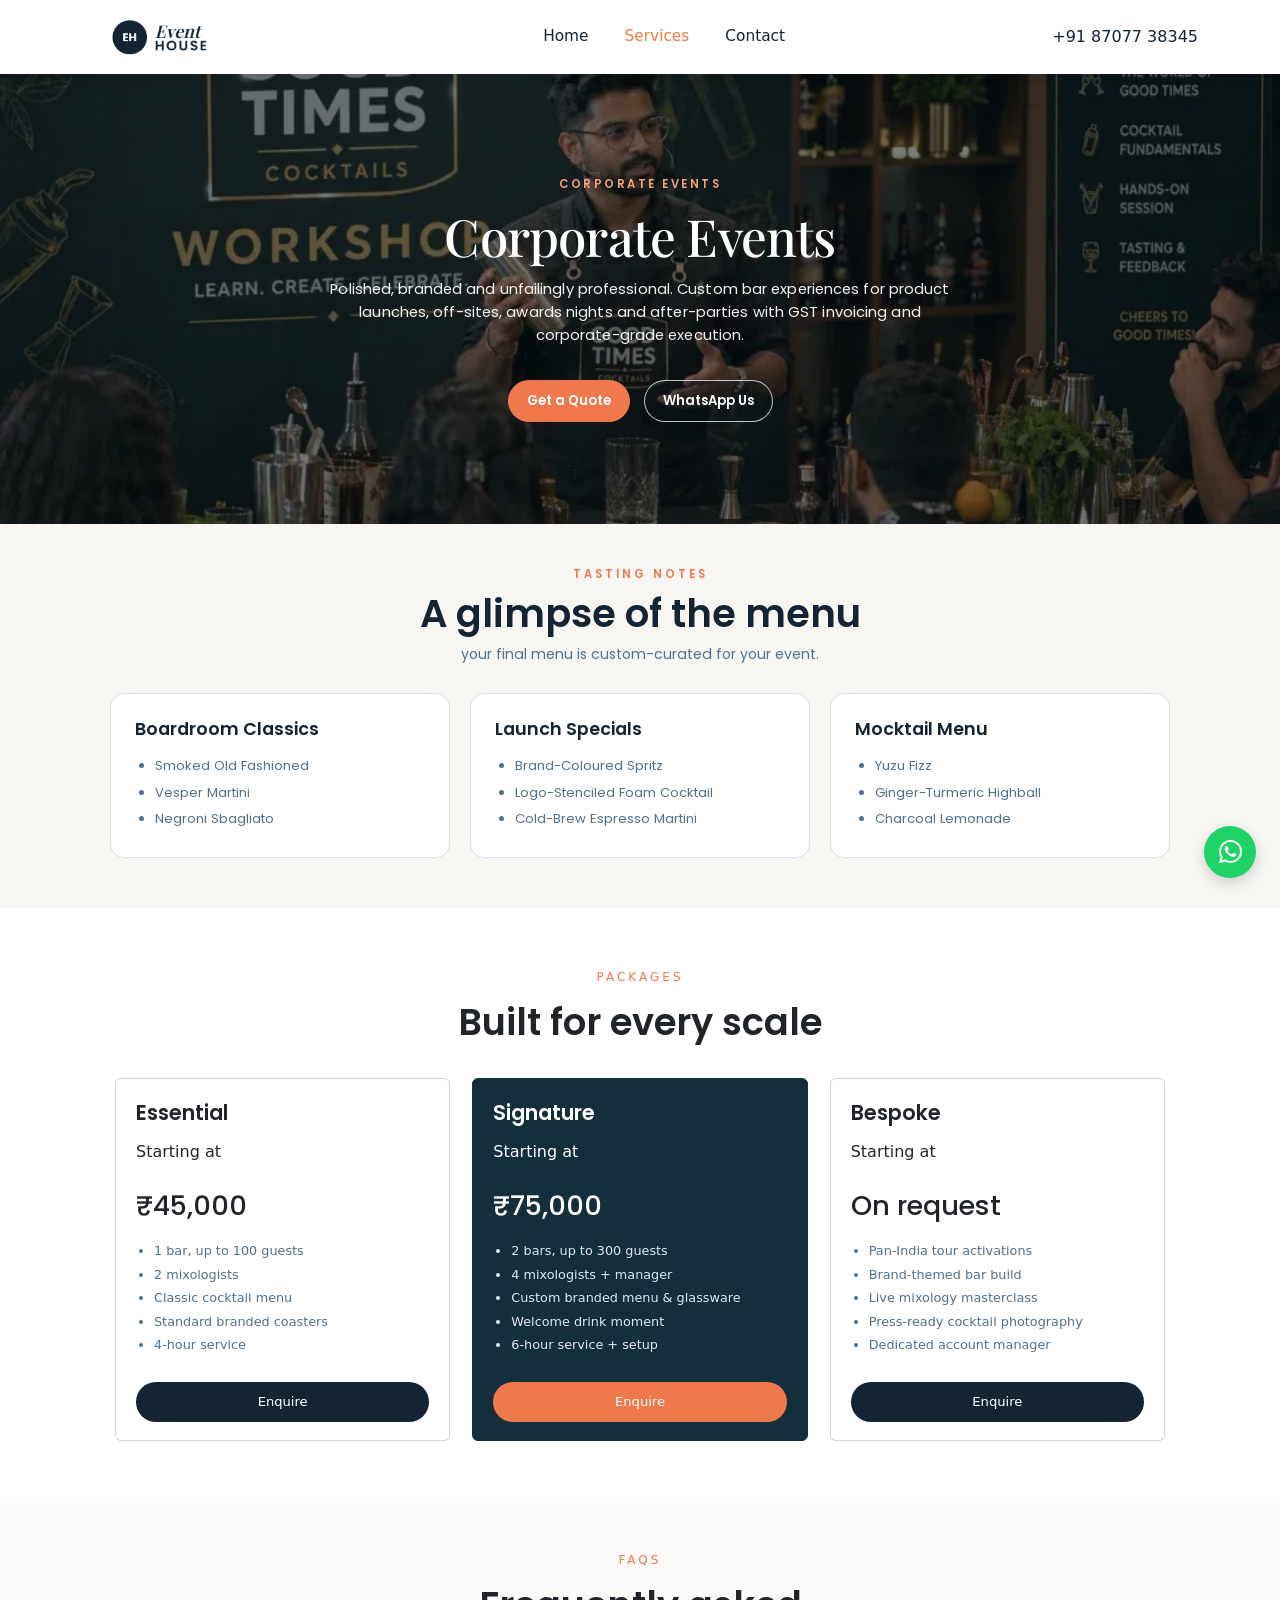
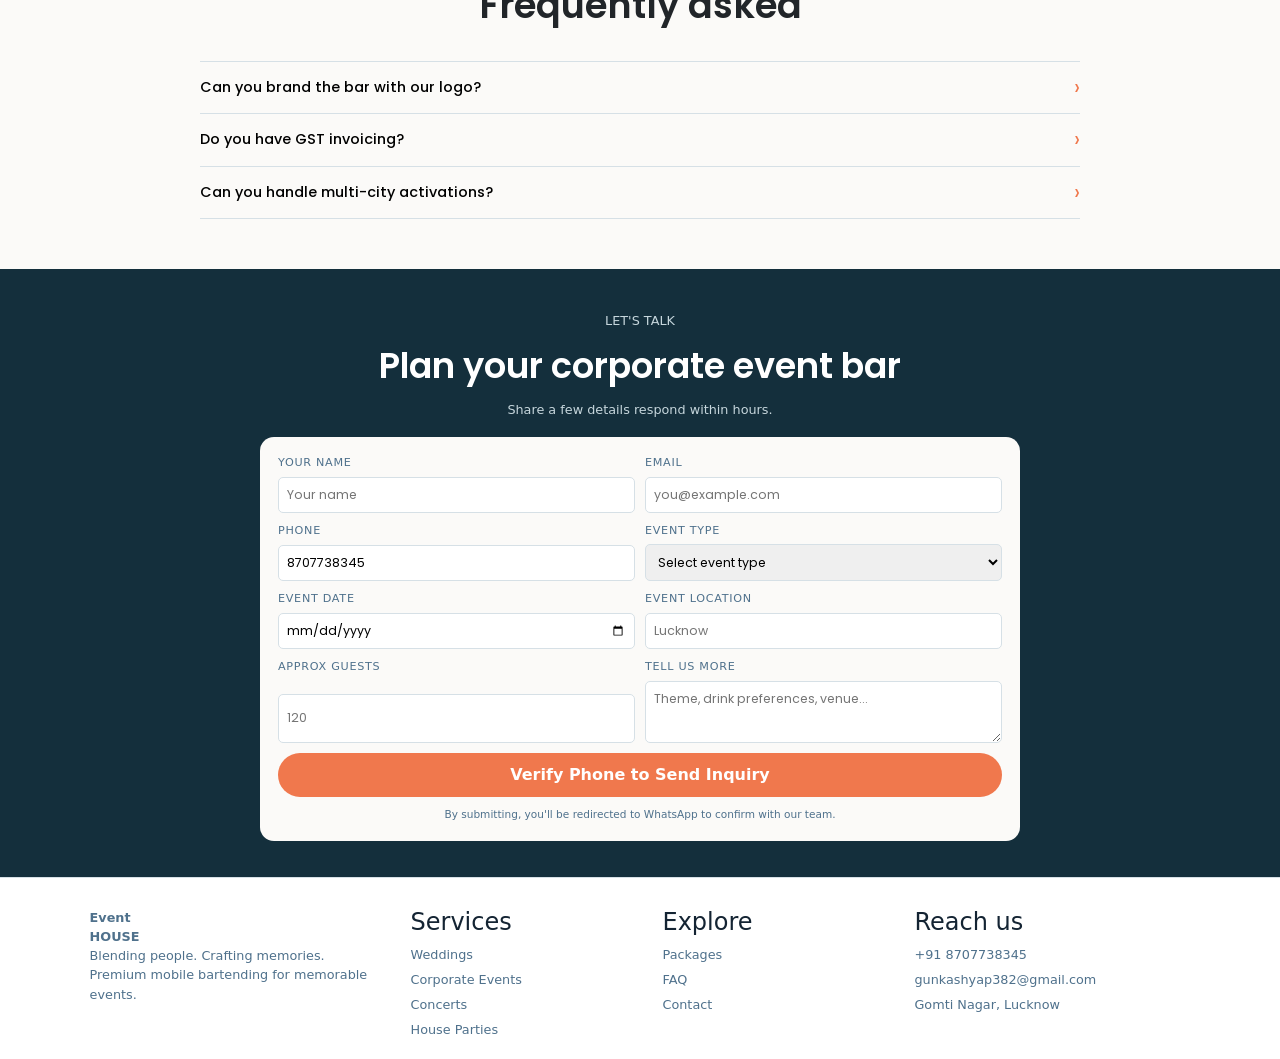
==== corporate-events.html @ 81eb00b8 "Event House website with Netlify from" ====
<!doctype html>
<html lang="en">

<head>
    <meta charset="utf-8">
    <meta name="viewport" content="width=device-width,initial-scale=1">
    <title>Corporate Events | Event House</title>
    <link rel="stylesheet" href="style.css?v=corporate-hero-2">
    <link href="https://cdnjs.cloudflare.com/ajax/libs/bootstrap/5.3.3/css/bootstrap.min.css" rel="stylesheet">
    <link
        href="https://fonts.googleapis.com/css2?family=Playfair+Display:ital,wght@1,600&family=Poppins:wght@400;500;600&display=swap"
        rel="stylesheet">
    <style>
        .hero {
            height: 50vh !important;
            min-height: 320px;
            position: relative;
            overflow: hidden
        }

        .hero-content {
            position: absolute !important;
            inset: 0;
            z-index: 5 !important;
            display: grid !important;
            place-content: center !important;
            text-align: center;
            color: #fff !important;
            visibility: visible !important
        }

        .hero-content h1 {
            font-size: clamp(2rem, 4vw, 3.4rem) !important
        }

        .hero-content span {
            max-width: 620px;
            font-size: .9rem;
            line-height: 1.45
        }

        .hero .btn {
            padding: 9px 16px;
            border-radius: 50px;
            transition: .2s
        }

        .hero .btn:hover {
            transform: translateY(-2px)
        }

        @media(max-width:700px) {
            .hero {
                height: 50vh !important
            }

            .hero-content {
                padding: 16px
            }

            .hero-content h1 {
                font-size: 2.2rem !important
            }

            .hero-content span {
                font-size: .78rem;
                max-width: 340px
            }
        }
    </style>
    <style>
        .hero-content span {
            font-family: Poppins, Arial, sans-serif;
            font-weight: 400;
            letter-spacing: .1px;
            line-height: 1.55;
            font-size: .95rem;
            max-width: 610px;
            color: rgba(255, 255, 255, .92)
        }

        @media(max-width:700px) {
            .hero-content span {
                font-size: .8rem;
                line-height: 1.45;
                max-width: 340px
            }
        }
    </style>
    <style>
        .hero-content {
            position: absolute !important;
            z-index: 10 !important;
            color: #fff !important
        }

        .hero-content p {
            font: 600 .72rem Poppins, Arial, sans-serif;
            letter-spacing: 2.5px;
            color: #f4a17d;
            margin: 0 0 8px
        }

        .hero-content h1 {
            font: 500 clamp(2.3rem, 5vw, 4rem)/1.08 "Playfair Display", Georgia, serif;
            letter-spacing: -.8px;
            margin: 8px 0 14px !important;
            color: #fff
        }

        .hero-content span {
            display: block;
            max-width: 620px;
            font: 400 .92rem/1.55 Poppins, Arial, sans-serif;
            color: rgba(255, 255, 255, .94);
            margin: 0 auto 18px
        }

        .hero .btn {
            position: relative;
            z-index: 11;
            display: inline-flex !important;
            align-items: center;
            justify-content: center;
            padding: 10px 18px !important;
            border-radius: 50px !important;
            font: 600 .82rem Poppins, Arial, sans-serif;
            opacity: 1 !important;
            visibility: visible !important;
            cursor: pointer;
            transition: transform .2s, background .2s, box-shadow .2s
        }

        .hero .primary {
            background: #f0784d !important;
            color: #fff !important;
            border: 1px solid #f0784d !important
        }

        .hero .secondary {
            background: rgba(10, 25, 32, .25) !important;
            color: #fff !important;
            border: 1px solid rgba(255, 255, 255, .75) !important
        }

        .hero .btn:hover {
            transform: translateY(-2px)
        }

        .hero .primary:hover {
            background: #d9672c !important;
            box-shadow: 0 7px 16px #0005
        }

        .hero .secondary:hover {
            background: #fff !important;
            color: #142433 !important
        }

        @media(max-width:700px) {
            .hero-content h1 {
                font-size: 2.35rem
            }

            .hero-content span {
                max-width: 340px;
                font-size: .78rem;
                line-height: 1.45
            }

            .hero .btn {
                padding: 9px 14px !important;
                font-size: .75rem
            }
        }

        +
    </style>
<style>.hero-content>div{display:flex;justify-content:center;align-items:center;gap:14px;flex-wrap:wrap}@media(max-width:700px){.hero-content>div{gap:10px}}</style><style>.corporate-menu{padding:42px 6% 50px;background:#f7f6f3;color:#142433;scroll-margin-top:76px}.corporate-menu-heading{text-align:center;margin-bottom:28px}.corporate-menu-heading p{margin:0 0 9px;color:#f0784d;letter-spacing:3px;font:600 .72rem Poppins,sans-serif}.corporate-menu-heading h2{margin:0;font:600 clamp(1.9rem,3.5vw,2.7rem)/1.15 Poppins,sans-serif}.corporate-menu-heading span{display:block;margin-top:8px;color:#4f718c;font:.88rem Poppins,sans-serif}.corporate-menu-grid{max-width:1060px;margin:auto;display:grid;grid-template-columns:repeat(3,1fr);gap:20px}.corporate-menu-grid article{padding:22px 24px;background:#fff;border:1px solid #d6e0e6;border-radius:14px;transition:.2s}.corporate-menu-grid article:hover{transform:translateY(-3px);box-shadow:0 9px 20px #1424331c}.corporate-menu-grid h3{margin:0 0 14px;font:600 1.1rem Poppins,sans-serif}.corporate-menu-grid ul{list-style:disc;padding-left:20px;margin:0;color:#4f718c;font:.82rem/1.55 Poppins,sans-serif}.corporate-menu-grid li{margin:6px 0}@media(max-width:700px){.corporate-menu{padding:32px 6% 38px}.corporate-menu-heading h2{font-size:1.95rem}.corporate-menu-heading span{font-size:.82rem}.corporate-menu-grid{grid-template-columns:1fr;gap:13px}.corporate-menu-grid article{padding:18px 20px}}</style><style>#packages .grid{max-width:900px;gap:16px}#packages .card{padding:18px 19px}#packages .card h3{margin-bottom:9px}#packages .card li{margin:7px 0;font-size:.8rem}#packages .card .enquire{width:130px;margin:16px auto 0;text-align:center;text-decoration:none;cursor:pointer;transition:background .2s,transform .2s,box-shadow .2s}#packages .card .enquire:hover{background:#f0784d;color:#fff;transform:translateY(-2px);box-shadow:0 6px 13px #14243333}@media(max-width:700px){#packages .grid{gap:14px}#packages .card{padding:17px}#packages .card .enquire{width:120px}}</style></head>

<body>
    <nav class="navbar navbar-expand-lg navbar-light bg-white sticky-top">
        <div class="container"><a class="brand-logo" href="index.html">
                <div class="brand-icon">EH</div>
                <div class="brand-text"><span class="word1">Event</span><span class="word2">HOUSE</span></div>
            </a><button class="navbar-toggler" data-bs-toggle="collapse" data-bs-target="#nav"><span
                    class="navbar-toggler-icon"></span></button>
            <div class="collapse navbar-collapse" id="nav">
                <ul class="navbar-nav mx-auto">
                    <li class="nav-item"><a class="nav-link" href="index.html">Home</a></li>
                    <li class="nav-item"><a class="nav-link active-link" href="corporate-events.html">Services</a></li>
                    <li class="nav-item"><a class="nav-link" href="contact.html">Contact</a></li>
                </ul><a class="call-btn" href="tel:+918707738345">+91 87077 38345</a>
            </div>
        </div>
    </nav>
    <main>
        <section class="hero" aria-label="Corporate events"><img src="coporate-cover.webp"
                alt="Corporate cocktail workshop and bartending event">
            <div class="hero-content">
                <p>CORPORATE EVENTS</p>
                <h1>Corporate Events</h1><span>Polished, branded and unfailingly professional. Custom bar experiences for product launches, off-sites, awards nights and after-parties with GST invoicing and corporate-grade execution.
</span>
                <div><a class="btn primary" href="#inquiry">Get a Quote <span
                            aria-hidden="true"></span></a><a
                        class="btn secondary" href="https://wa.me/918707738345" target="_blank" rel="noopener">WhatsApp
                        Us</a></div>
            </div>
        </section>
        <section class="corporate-menu" id="menu" aria-labelledby="corporate-menu-title">
            <div class="corporate-menu-heading"><p>TASTING NOTES</p><h2 id="corporate-menu-title">A glimpse of the menu</h2><span>your final menu is custom-curated for your event.</span></div>
            <div class="corporate-menu-grid"><article><h3>Boardroom Classics</h3><ul><li>Smoked Old Fashioned</li><li>Vesper Martini</li><li>Negroni Sbagliato</li></ul></article><article><h3>Launch Specials</h3><ul><li>Brand-Coloured Spritz</li><li>Logo-Stenciled Foam Cocktail</li><li>Cold-Brew Espresso Martini</li></ul></article><article><h3>Mocktail Menu</h3><ul><li>Yuzu Fizz</li><li>Ginger-Turmeric Highball</li><li>Charcoal Lemonade</li></ul></article></div>
        </section>
        <section class="section" id="packages">
            <div class="heading">
                <p>PACKAGES</p>
                <h2>Built for every scale</h2>
            </div>
            <div class="grid"><article class="card"><h3>Essential</h3><p>Starting at</p><strong>₹45,000</strong><ul><li>1 bar, up to 100 guests</li><li>2 mixologists</li><li>Classic cocktail menu</li><li>Standard branded coasters</li><li>4-hour service</li></ul><a class="enquire" href="#inquiry">Enquire</a></article><article class="card featured"><h3>Signature</h3><p>Starting at</p><strong>₹75,000</strong><ul><li>2 bars, up to 300 guests</li><li>4 mixologists + manager</li><li>Custom branded menu &amp; glassware</li><li>Welcome drink moment</li><li>6-hour service + setup</li></ul><a class="enquire" href="#inquiry">Enquire</a></article><article class="card"><h3>Bespoke</h3><p>Starting at</p><strong>On request</strong><ul><li>Pan-India tour activations</li><li>Brand-themed bar build</li><li>Live mixology masterclass</li><li>Press-ready cocktail photography</li><li>Dedicated account manager</li></ul><a class="enquire" href="#inquiry">Enquire</a></article></div></section>
        <section class="section faq" id="faq">
            <div class="heading">
                <p>FAQS</p>
                <h2>Frequently asked</h2>
            </div>
            <div class="faq-list">
                <div class="faq-item"><button class="question">Can you brand the bar with our
                        logo?<b>›</b></button>
                    <div class="answer">Yes, we can create branded menus, coasters, signage and custom bar details.
                    </div>
                </div>
                <div class="faq-item"><button class="question">Do you have GST
                        invoicing?<b>›</b></button>
                    <div class="answer">Yes, GST invoicing can be provided for corporate bookings.</div>
                </div>
                <div class="faq-item"><button class="question">Can you handle multi-city
                        activations?<b>›</b></button>
                    <div class="answer">Yes, we can coordinate multi-city activations across India.</div>
                </div>
            </div>
        </section>
        <section class="inquiry" id="inquiry">
            <p>LET'S TALK</p>
            <h2>Plan your corporate event bar</h2>
            <p>Share a few details 
                respond within hours.</p>
            <form class="form" onsubmit="event.preventDefault(); const fields=[...this.querySelectorAll('input,select,textarea')]; if(fields.every(field=>field.value.trim())) window.open('https://wa.me/918707738345','_blank'); else alert('Please complete all form fields before sending your inquiry.');"><label>Your name<input placeholder="Your name" required></label><label>Email<input type="email"
                        placeholder="you@example.com" required></label><label>Phone<input value="8707738345" required></label><label>Event
                    type<select required>
                        <option value="" selected disabled>Select event type</option>
                        <option>Boardroom Classics</option>
                        <option>Launch Specials</option>
                        <option>Mocktail Menu</option>
                    </select></label><label>Event date<input type="date" required></label><label>Event location<input
                        placeholder="Lucknow"></label><label>Approx guests<input placeholder="120"></label><label>Tell
                    us more<textarea placeholder="Theme, drink preferences, venue..."></textarea></label><button
                    type="submit">Verify Phone to Send Inquiry</button><small>By submitting, you'll be redirected to WhatsApp to confirm with our
                    team.</small></form>
        </section>
    </main>
    <footer>
        <div>
            <strong>Event<br>HOUSE</strong>
            <p>Blending people. Crafting memories.<br>Premium mobile bartending for memorable events.</p>
        </div>
        <div>
            <h4>Services</h4><a href="weddings.html">Weddings</a><a href="corporate-events.html">Corporate Events</a><a
                href="concerts.html">Concerts</a><a href="house-parties.html">House Parties</a>
        </div>
        <div>
            <h4>Explore</h4><a href="#packages">Packages</a><a href="#faq">FAQ</a><a href="#inquiry">Contact</a>
        </div>
        <div>
            <h4>Reach us</h4><a href="tel:+918707738345">+91 8707738345</a><a
                href="mailto:gunkashyap382@gmail.com">gunkashyap382@gmail.com</a><a
                href="https://www.google.com/maps/search/?api=1&amp;query=Gomti+Nagar+Lucknow">Gomti Nagar, Lucknow</a>
        </div>
    </footer><a class="floating-whatsapp" href="https://wa.me/918707738345" target="_blank" rel="noopener"
        aria-label="Chat with us on WhatsApp"><i class="bi bi-whatsapp"></i></a>
    <style>#packages{padding:60px 7%}#packages .grid{max-width:1050px;gap:22px}#packages .card{padding:24px;display:flex;flex-direction:column}#packages .card h3{margin-bottom:12px;font-size:1.3rem}#packages .card strong{font-size:1.7rem;margin:10px 0 20px}#packages .card ul{padding-left:18px;flex:1;line-height:1.8;font-size:.9rem}#packages .card li{margin:10px 0}#packages .card .enquire{width:auto;margin:18px 0 0;padding:10px}@media(max-width:700px){#packages{padding:50px 6%}#packages .grid{gap:14px}#packages .card{padding:20px}}</style>
    <style>#packages .card{padding:18px 20px}#packages .card strong{margin:5px 0 10px}#packages .card ul{line-height:1.45;margin-bottom:12px}#packages .card li{margin:5px 0}#packages .card .enquire{margin-top:10px}</style>
    <style>.inquiry{padding:36px 6%}.inquiry h2{font-size:clamp(1.65rem,3vw,2.2rem)}.inquiry>p{margin:6px 0;font-size:.8rem}.form{max-width:760px;margin:18px auto 0;padding:18px;gap:10px}.form input,.form select,.form textarea{padding:8px;font-size:.78rem}.form textarea{min-height:62px}.form button{padding:10px;cursor:pointer;transition:background .2s,transform .2s,box-shadow .2s}.form button:hover{background:#d9672c;transform:translateY(-2px);box-shadow:0 6px 14px #0003}.form small{font-size:.66rem}@media(max-width:700px){.inquiry{padding:32px 6%}.form{padding:14px;gap:9px}.form label{font-size:.64rem}.form input,.form select,.form textarea{font-size:.75rem}}</style>
    <style>.faq .question b{font-size:1.35rem;font-weight:400;color:#f0784d;line-height:1;transition:transform .2s}.faq .faq-item.open .question b{transform:rotate(90deg)}.faq .answer{padding:0 28px 15px 0;line-height:1.6}</style>
    <script>document.querySelectorAll('.question').forEach(b => b.onclick = () => b.parentElement.classList.toggle('open'))</script>
    <script src="https://cdnjs.cloudflare.com/ajax/libs/bootstrap/5.3.3/js/bootstrap.bundle.min.js"></script>
</body>

</html>
---- style.css ----
@import url("https://cdn.jsdelivr.net/npm/bootstrap-icons@1.13.1/font/bootstrap-icons.min.css");
.floating-whatsapp{position:fixed;right:24px;bottom:22px;z-index:50;width:52px;height:52px;display:flex;align-items:center;justify-content:center;border-radius:50%;background:#20d366;color:#fff;text-decoration:none;font-size:23px;box-shadow:0 5px 14px rgba(0,0,0,.16);transition:transform .2s,background .2s,box-shadow .2s}.floating-whatsapp:hover{background:#16b957;color:#fff;transform:translateY(-2px) scale(1.03);box-shadow:0 8px 17px rgba(0,0,0,.21)}
@media(max-width:600px){.floating-whatsapp{right:16px;bottom:16px;width:44px;height:44px;font-size:19px}}
.hero{height:50vh!important;min-height:320px!important}.hero img{width:100%;height:100%;object-fit:cover}.hero-content h1{font-size:clamp(2rem,4vw,3.4rem)!important}.hero-content span{max-width:620px;font-size:.95rem;line-height:1.5}.hero .btn{padding:10px 18px;margin-top:16px;font-size:.82rem;transition:transform .2s,background .2s,box-shadow .2s}.hero .btn:hover{transform:translateY(-2px)}.hero .primary:hover{background:#d9672c;box-shadow:0 6px 14px #0004}.hero .secondary:hover{background:#fff;color:#142433}
@media(max-width:700px){.hero{height:50vh!important;min-height:290px!important}.hero-content{padding:18px}.hero-content h1{font-size:clamp(1.9rem,9vw,2.6rem)!important}.hero-content span{max-width:340px;font-size:.82rem;line-height:1.4}.hero .btn{padding:9px 14px;font-size:.76rem;margin-top:12px}}
.hero{position:relative;overflow:hidden;color:#fff;background:#09181e}.hero img{display:block;width:100%;height:100%;object-fit:cover;object-position:center}.hero::after{content:"";position:absolute;inset:0;background:#0714188a}.hero-content{position:absolute;z-index:1;inset:0;display:grid;place-content:center;text-align:center;padding:24px}.hero-content h1{margin:10px 0;font:500 clamp(2.2rem,4.5vw,3.7rem) 'Playfair Display',serif}.hero-content p{margin:0;color:#f4a17d;letter-spacing:3px}.hero-content span{display:block;max-width:650px;margin:auto;font-size:1rem;line-height:1.5}.section{padding:50px 6%;scroll-margin-top:76px}.heading{text-align:center;margin-bottom:28px}.heading p{margin:0;color:#f0784d;letter-spacing:3px;font-size:.75rem}.heading h2{margin:8px 0;font:600 clamp(1.7rem,3vw,2.3rem) 'Poppins',sans-serif}.grid{max-width:1060px;margin:auto;display:grid;grid-template-columns:repeat(3,1fr);gap:18px}.card{padding:22px;background:#fff;border:1px solid #d6e0e6;border-radius:14px;transition:transform .2s,box-shadow .2s}.card:hover{transform:translateY(-4px);box-shadow:0 10px 22px #1424331c}.card h3{margin:0 0 12px;font:600 1.1rem 'Poppins',sans-serif}.card strong{font:500 1.5rem 'Poppins',sans-serif}.card li{color:#4f718c;margin:10px 0;font-size:.84rem}.card .enquire{display:block;margin-top:18px;padding:10px;text-align:center;border-radius:50px;background:#142433;color:#fff;font-size:.82rem}.card .enquire:hover{background:#f0784d;color:#fff}.featured{background:#142f3c;color:#fff}.featured li{color:#e0eaed}.featured .enquire{background:#f0784d}.faq{background:#fbfaf8}.faq-list{max-width:880px;margin:auto}.faq-item{border-top:1px solid #d6e0e6}.faq-item:last-child{border-bottom:1px solid #d6e0e6}.question{width:100%;display:flex;justify-content:space-between;padding:15px 0;border:0;background:none;font:500 .9rem 'Poppins',sans-serif;text-align:left;cursor:pointer}.question b{color:#f0784d}.answer{display:none;padding:0 0 14px;color:#4f718c;font-size:.82rem}.faq-item.open .answer{display:block}.inquiry{padding:48px 6%;background:#142f3c;color:#fff;text-align:center}.inquiry h2{margin:8px 0;font:600 clamp(1.8rem,3.5vw,2.5rem) 'Poppins',sans-serif}.inquiry>p{color:#c6d6dc;font-size:.86rem}.form{max-width:860px;margin:24px auto 0;padding:24px;background:#fbfaf8;border-radius:14px;color:#142433;display:grid;grid-template-columns:1fr 1fr;gap:13px;text-align:left}.form label{display:grid;gap:5px;color:#4f718c;font-size:.7rem;letter-spacing:.7px;text-transform:uppercase}.form input,.form select,.form textarea{padding:10px;border:1px solid #d6e0e6;border-radius:5px;font:400 .84rem 'Poppins',sans-serif}.form textarea,.form button,.form small{grid-column:1/-1}.form textarea{min-height:75px}.form button{border:0;border-radius:50px;background:#f0784d;color:#fff;padding:11px;font-weight:600;cursor:pointer}.form button:hover{background:#d9672c}.form small{text-align:center;color:#4f718c;font-size:.7rem}footer{padding:30px 7% 14px;display:grid;grid-template-columns:1.3fr 1fr 1fr 1.2fr;gap:22px;background:#fff;border-top:1px solid #d6e0e6;color:#4f718c;font-size:.8rem}footer h3,footer h4{color:#142433;margin:0 0 8px}footer a{display:block;margin:0 0 6px;color:#4f718c;text-decoration:none}footer a:hover{color:#f0784d}@media(max-width:700px){.grid{grid-template-columns:1fr}.form{grid-template-columns:1fr;padding:18px}.form textarea,.form button,.form small{grid-column:auto}footer{grid-template-columns:1fr 1fr;padding:25px 6% 12px}}@media(max-width:430px){footer{grid-template-columns:1fr}}
:root {
    --orange: #F07B3F;
    --dark: #142433;
    --muted: #6b7280;
}

body {
    font-family: 'Poppins', sans-serif;
    background: #fff;
}

/* ===== Logo ===== */
.brand-logo {
    display: flex;
    align-items: center;
    gap: 10px;
    text-decoration: none;
}

.brand-icon {
    width: 42px;
    height: 42px;
    border-radius: 50%;
    background: var(--dark);
    display: flex;
    align-items: center;
    justify-content: center;
    color: #fff;
    font-family: 'Poppins', sans-serif;
    font-weight: 600;
    font-size: 14px;
}

.brand-text {
    display: flex;
    flex-direction: column;
    line-height: 1.05;
}

.brand-text .word1 {
    font-family: 'Playfair Display', serif;
    font-style: italic;
    font-weight: 600;
    font-size: 1.35rem;
    color: var(--dark);
}

.brand-text .word2 {
    font-family: 'Poppins', sans-serif;
    font-weight: 600;
    font-size: 1.05rem;
    letter-spacing: 2px;
    color: var(--dark);
    margin-top: -2px;
}

/* ===== Navbar ===== */
.navbar {
    padding: 5px 0;
    box-shadow: 0 2px 12px rgba(0, 0, 0, 0.06);
}

.navbar .nav-link {
    color: var(--dark) !important;
    font-weight: 500;
    font-size: 0.96rem;
    padding: 7px 14px !important;
    cursor: pointer;
}

.navbar .nav-link.active-link {
    color: var(--orange) !important;
}

.navbar .nav-link:hover {
    color: var(--orange) !important;
}

/* ===== Dropdown ===== */
.dropdown-menu {
    border: none;
    box-shadow: 0 10px 30px rgba(0, 0, 0, 0.12);
    border-radius: 10px;
    padding: 14px 0;
    margin-top: 6px !important;
}

.dropdown-item {
    padding: 10px 22px;
    cursor: pointer;
    transition: 0.15s ease;
}

.dropdown-item .title {
    font-weight: 600;
    color: var(--dark);
    font-size: 0.96rem;
    display: block;
}

.dropdown-item .sub {
    font-size: 0.8rem;
    color: var(--muted);
    display: block;
}

/* Orange highlight on hover / focus / active - point krne pe orange ho jaye */
.dropdown-item:hover,
.dropdown-item:focus,
.dropdown-item.active {
    background-color: rgba(240, 123, 63, 0.08);
}

.dropdown-item:hover .title,
.dropdown-item:focus .title,
.dropdown-item.active .title {
    color: var(--orange);
}

/* ===== Phone (click to call) ===== */
.call-btn {
    display: flex;
    align-items: center;
    gap: 8px;
    text-decoration: none;
    color: var(--dark);
    font-weight: 500;
    cursor: pointer;
}

.call-btn .icon-circle {
    width: 38px;
    height: 38px;
    border-radius: 50%;
    border: 1.5px solid var(--dark);
    display: flex;
    align-items: center;
    justify-content: center;
    transition: 0.2s ease;
}

.call-btn:hover .icon-circle {
    background: var(--orange);
    border-color: var(--orange);
}

.call-btn:hover .icon-circle svg {
    stroke: #fff;
}

.call-btn:hover {
    color: var(--orange);
}

/* ===== Get a Quote button ===== */
.btn-quote {
    background: var(--orange);
    color: #fff;
    font-weight: 500;
    padding: 10px 22px;
    border-radius: 30px;
    border: none;
    display: flex;
    align-items: center;
    gap: 8px;
    white-space: nowrap;
}

.btn-quote:hover {
    background: #d9672c;
    color: #fff;
}

@media (max-width: 991px) {
    .brand-text .word1 {
        font-size: 1.15rem;
    }
}

.hero-section {
    width: 100%;
    height: 60vh;
    position: relative;
    display: flex;
    align-items: center;
    overflow: hidden;
    color: #fff;
    background: #273d4a url('hero-image-homepage.webp') center/cover no-repeat
}

.hero-section::before {
    content: "";
    position: absolute;
    inset: 0;
    background: linear-gradient(90deg, rgba(8, 25, 35, .58), rgba(8, 25, 35, .25), rgba(8, 25, 35, .4))
}

.hero-content {
    position: relative;
    z-index: 1;
    width: min(100% - 32px, 980px);
    margin: auto;
    padding: 42px 0
}

.hero-eyebrow {
    margin: 0 0 24px;
    font-size: .82rem;
    font-weight: 600;
    letter-spacing: 3px;
    color: rgba(255, 255, 255, .82)
}

.hero-section h1 {
    margin: 0;
    font-family: 'Playfair Display', serif;
    font-size: clamp(3.4rem, 7vw, 6.2rem);
    line-height: .98;
    letter-spacing: -2px
}

.hero-description {
    margin: 28px 0 40px;
    max-width: 720px;
    font-size: 1.15rem;
    line-height: 1.55;
    color: rgba(255, 255, 255, .9)
}

.hero-actions {
    display: flex;
    gap: 14px;
    align-items: center
}

.hero-btn {
    display: inline-flex;
    align-items: center;
    gap: 14px;
    padding: 16px 28px;
    border-radius: 32px;
    text-decoration: none;
    font-weight: 600;
    transition: .2s
}

.hero-btn-primary {
    background: var(--orange);
    color: #fff
}

.hero-btn-primary:hover {
    background: #d9672c;
    color: #fff
}

.hero-btn-secondary {
    border: 1px solid rgba(255, 255, 255, .55);
    color: #fff
}

.hero-btn-secondary:hover {
    background: #fff;
    color: var(--dark)
}

.hero-btn{padding:10px 18px;gap:8px;border-radius:24px;font-size:.84rem}.hero-btn:hover{transform:translateY(-1px);box-shadow:0 6px 14px rgba(0,0,0,.18)}.btn-quote{padding:8px 16px;font-size:.82rem}

@media (max-width:575px) {
    .hero-section {
        height: 100vh
    }

    .hero-section h1 {
        font-size: 3.2rem;
        letter-spacing: -1px
    }

    .hero-description {
        font-size: 1rem
    }

    .desktop-break {
        display: none
    }

    .hero-actions {
        flex-wrap: wrap
    }

    .hero-btn {
        padding: 14px 22px
    }
}

.services-section,
.site-footer {
    background: #0d202a;
    color: #f7f2eb
}

.services-section {
    padding: 90px 7%
}

.section-heading {
    text-align: center;
    margin-bottom: 62px
}

.section-heading p,
.service-card small {
    color: #f0784d;
    letter-spacing: 3px;
    font-weight: 600
}

.section-heading h2 {
    font-family: 'Playfair Display', serif;
    font-size: clamp(2.6rem, 5vw, 4rem);
    margin: 18px 0 12px
}

.section-heading span {
    color: #9bb8ca;
    font-size: 1.1rem
}

.service-grid {
    max-width: 1100px;
    margin: auto;
    display: grid;
    grid-template-columns: repeat(2, 1fr);
    gap: 30px
}

.service-card {
    background: #142f3c;
    border-radius: 20px;
    overflow: hidden;
    text-decoration: none;
    color: inherit;
    transition: transform .25s, box-shadow .25s
}

.service-card:hover {
    transform: translateY(-9px);
    box-shadow: 0 20px 40px #0006;
    color: inherit
}

.service-card img {
    width: 100%;
    height: 300px;
    display: block;
    object-fit: cover
}

.service-copy {
    padding: 28px 30px 32px
}

.service-card small {
    font-size: .75rem
}

.service-card h3 {
    font: 600 1.8rem 'Playfair Display', serif;
    margin: 16px 0 10px
}

.service-card p {
    color: #9bb8ca;
    line-height: 1.6;
    margin-bottom: 18px
}

.service-card b {
    color: #f0784d
}

.site-footer {
    display: flex;
    justify-content: space-between;
    padding: 60px 8%;
    border-top: 1px solid #294350
}

.site-footer h3,
.site-footer h4 {
    font-family: 'Playfair Display', serif;
    font-size: 1.8rem;
    margin: 0 0 15px
}

.site-footer p {
    color: #9bb8ca
}

.site-footer a {
    color: #9bb8ca;
    text-decoration: none
}

.site-footer a:hover {
    color: #f0784d
}

@media(max-width:700px) {
    .service-grid {
        grid-template-columns: 1fr
    }

    .services-section {
        padding: 65px 5%
    }

    .service-card img {
        height: 240px
    }

    .site-footer {
        display: block
    }

    .site-footer>div+div {
        margin-top: 35px
    }
}
.card.featured{background:#142f3c!important;color:#fff!important;border-color:#142f3c!important}.card.featured h3,.card.featured p,.card.featured strong{color:#fff!important}.card.featured li{color:#e0eaed!important}.card.featured .enquire{background:#f0784d!important;color:#fff!important}

/* Corporate page finishing adjustments */
body:has(.corporate-inquiry) .hero-content h1{font-size:clamp(1.8rem,3.2vw,2.7rem)!important;line-height:1.15}
body:has(.corporate-inquiry) .heading h2{font-size:clamp(1.4rem,2.4vw,2rem)!important}
body:has(.corporate-inquiry) .corporate-inquiry{padding:52px 6% 56px!important;margin-top:20px}
body:has(.corporate-inquiry) .corporate-inquiry h2{font-size:clamp(1.65rem,3vw,2.35rem)!important;line-height:1.2}
body:has(.corporate-inquiry) .corporate-inquiry>p:first-child{color:#f0784d!important;letter-spacing:3px;font-weight:600}
body:has(.corporate-inquiry) .hero{height:58vh!important;min-height:360px!important}
body:has(.corporate-inquiry) .card .enquire{transition:background .2s ease,transform .2s ease,box-shadow .2s ease;cursor:pointer}
body:has(.corporate-inquiry) .card .enquire:hover,
body:has(.corporate-inquiry) .card .enquire:focus-visible{background:#f0784d!important;color:#fff;transform:translateY(-2px);box-shadow:0 8px 18px #f0784d55;outline:none}
@media(max-width:700px){body:has(.corporate-inquiry) .hero{height:52vh!important;min-height:320px!important}}
body:has(.corporate-inquiry) footer{padding:24px 7%!important;grid-template-columns:1.35fr 1fr 1fr 1.2fr!important;gap:20px!important;font-size:.82rem!important}
body:has(.corporate-inquiry) footer h3,body:has(.corporate-inquiry) footer h4{font-size:.95rem!important}
body:has(.corporate-inquiry) footer p,body:has(.corporate-inquiry) footer a{line-height:1.45!important;margin-bottom:4px}
@media(max-width:700px){body:has(.corporate-inquiry) footer{grid-template-columns:1fr 1fr!important;padding:22px 6%!important}}
@media(max-width:430px){body:has(.corporate-inquiry) footer{grid-template-columns:1fr!important}}

.contact-info .info-icon{font-size:0}.contact-info .info-icon::before{font-family:"bootstrap-icons";font-size:22px;color:var(--orange)}
.contact-info .info-card:nth-child(1) .info-icon::before{content:"\\f4e7"}.contact-info .info-card:nth-child(2) .info-icon::before{content:"\\f618"}.contact-info .info-card:nth-child(3) .info-icon::before{content:"\\f32f"}.contact-info .info-card:nth-child(4) .info-icon::before{content:"\\f3e8"}
.contact-nav .call-btn,.navbar .call-btn{font-size:0}.contact-nav .call-btn span:last-child,.navbar .call-btn span:last-child{font-size:.9rem}.contact-nav .call-btn .icon-circle,.navbar .call-btn .icon-circle{font-size:0}.contact-nav .call-btn .icon-circle svg,.navbar .call-btn .icon-circle svg{display:none}.contact-nav .call-btn .icon-circle::before,.navbar .call-btn .icon-circle::before{content:"\\f4e7";font-family:"bootstrap-icons";font-size:16px;color:var(--dark)}
.contact-info .info-icon,.contact-nav .call-btn .icon-circle,.navbar .call-btn .icon-circle{display:none}
.contact-hero h1{font-size:clamp(2rem,4vw,3.2rem)!important;line-height:1.15;font-style:normal}
.why-heading p{font-size:0!important}.why-heading p::after{content:'WHY EVENT HOUSE';font-size:.9rem}
.why-heading h2{font-family:'Poppins',sans-serif!important;font-size:clamp(1.8rem,3vw,2.8rem)!important;font-weight:600!important;letter-spacing:-.5px}.why-item h3{font-family:'Poppins',sans-serif!important;font-size:1.05rem!important;font-weight:600!important}.why-item p{font-family:'Poppins',sans-serif!important;font-size:.9rem!important}
.plan-section,.plan-form,.plan-form input,.plan-form select,.plan-form textarea,.plan-form button{font-family:'Poppins',sans-serif}.plan-copy h2{font-family:'Poppins',sans-serif!important;font-size:clamp(2rem,4vw,3.2rem)!important;font-weight:600!important}.plan-form button{cursor:pointer;transition:background .2s,transform .2s,box-shadow .2s}.plan-form button:hover{background:#d9672c!important;transform:translateY(-2px);box-shadow:0 8px 18px #0004}
.why-heading h2,.process-heading h2,.plan-copy h2{font-family:'Poppins',sans-serif!important;font-size:clamp(1.7rem,3vw,2.5rem)!important;line-height:1.2!important;font-weight:600!important;letter-spacing:-.2px}
.process-section{padding-top:70px!important;padding-bottom:110px!important}
.main-footer{padding:38px 8%!important;gap:28px!important;font-family:'Poppins',sans-serif}.main-footer h3{font-size:1.25rem!important}.main-footer h4{font-family:'Poppins',sans-serif!important;font-size:1rem!important;font-weight:600}.main-footer p,.main-footer a{font-size:.88rem!important;line-height:1.5}.footer-bottom{font-size:.82rem!important;padding:14px 8%!important}
.main-footer a,.plan-details a,.call-btn{cursor:pointer}.main-footer a:hover,.plan-details a:hover,.call-btn:hover{text-decoration:underline}
.main-footer>div:nth-child(3) a[href="contact.html"]{display:none}.main-footer>div:last-child p::before{content:'Gomti Nagar, Lucknow';display:block;color:#4f718c;margin-bottom:5px}
.main-footer>div:last-child p{cursor:pointer;transition:.2s}.main-footer>div:last-child p:hover{color:#f0784d;text-decoration:underline}
.package{transition:transform .22s,box-shadow .22s}.package:hover{transform:translateY(-6px);box-shadow:0 12px 26px #14243322}.package a{cursor:pointer;transition:background .2s,transform .2s}.package a:hover{background:#f0784d!important;color:#fff;transform:translateY(-2px)}
.wedding-packages{padding:60px 7%;background:#f7f6f3}.wedding-package-grid{max-width:1050px;margin:auto;display:grid;grid-template-columns:repeat(3,1fr);gap:22px}.wedding-package{background:#fff;border:1px solid #d6e0e6;border-radius:14px;padding:24px;transition:.22s;display:flex;flex-direction:column}.wedding-package:hover{transform:translateY(-6px);box-shadow:0 12px 24px #14243322}.wedding-package.featured{background:#142f3c;color:#fff}.wedding-package h3{font:500 1.3rem 'Poppins',sans-serif}.wedding-package strong{font-size:1.7rem;margin:10px 0 20px}.wedding-package ul{padding-left:18px;flex:1;color:#4f718c;line-height:1.8;font-size:.9rem}.wedding-package.featured ul{color:#d6e0e6}.wedding-package a{display:block;text-align:center;border-radius:50px;padding:10px;background:#142f3c;color:#fff;text-decoration:none;cursor:pointer;transition:.2s}.wedding-package.featured a{background:#f0784d}.wedding-package a:hover{background:#f0784d;transform:translateY(-2px)}@media(max-width:700px){.wedding-package-grid{grid-template-columns:1fr}}
.corporate-footer{min-height:275px;align-items:start}.corporate-footer>div:first-child strong{display:block;margin-bottom:8px;color:#4f718c;font:600 italic 1.35rem/1.05 'Playfair Display',serif}.corporate-footer>div:first-child p{margin:0 0 22px;line-height:1.7}.corporate-footer>div:first-child a{line-height:1.5}.corporate-footer a:hover{color:#f0784d!important;text-decoration:underline}
.corporate-footer{display:grid;grid-template-columns:1.5fr 1fr 1fr 1.2fr;gap:30px;padding:40px 8%;background:#fff;border-top:1px solid #d6e0e6}.corporate-footer h3,.corporate-footer h4{font:600 1rem 'Poppins',sans-serif}.corporate-footer p,.corporate-footer a{font-size:.88rem;color:#4f718c;line-height:1.7}.corporate-footer a{display:block;text-decoration:none}.corporate-footer a:hover{color:#f0784d;text-decoration:underline}@media(max-width:700px){.corporate-footer{grid-template-columns:1fr 1fr;padding:32px 6%}}@media(max-width:450px){.corporate-footer{grid-template-columns:1fr}}
.wedding-hero{height:70vh!important;width:100%!important}
.corporate-content h1{font-family:'Poppins',sans-serif!important;font-size:clamp(2rem,4vw,3.2rem)!important;font-weight:600!important}.corporate-menu-heading h2{font-family:'Poppins',sans-serif!important;font-size:clamp(1.7rem,3vw,2.4rem)!important;font-weight:600!important}
.menu-link,.corporate-menu-link{display:none!important}
.wedding-footer{display:flex;flex-wrap:wrap;justify-content:center;gap:18px 30px;padding:35px 8%!important;font-family:'Poppins',sans-serif}.wedding-footer a{font-size:.88rem;transition:.2s}.wedding-footer a:hover{transform:translateY(-2px)}@media(max-width:600px){.wedding-footer{display:grid;grid-template-columns:1fr 1fr;text-align:center;padding:28px 6%!important}.wedding-footer a{margin:0}}
.wedding-footer{display:none!important}
.full-footer h3{font-family:'Playfair Display',serif!important;font-size:1.25rem!important;font-style:italic!important;font-weight:600!important;line-height:1.05!important;letter-spacing:.3px}
.brand-logo{width:170px;height:58px;background:url('event-house-logo.png') center/contain no-repeat;display:block}.brand-logo .brand-icon,.brand-logo .brand-text{display:none}
.menu-section .menu-card:nth-child(n+4){display:none}.menu-section .menu-link{cursor:pointer}
.menu-section .menu-link{font-size:0}.menu-section .menu-link::after{content:'See full bar menu →';font-size:.95rem}.menu-heading h2{font-size:clamp(1.8rem,3vw,2.5rem)!important}.wedding-content h1{font-size:clamp(2.2rem,4vw,3.8rem)!important}
.menu-heading{margin-bottom:55px!important}
.faq-section{padding:52px 7%!important}.faq-heading{margin-bottom:28px!important}.faq-heading h2{font-size:clamp(1.8rem,3vw,2.5rem)!important;font-family:'Poppins',sans-serif!important;font-weight:600!important}.faq-question{padding:18px 0!important;font-size:.95rem!important}.faq-answer{font-size:.88rem!important;padding-bottom:16px!important}
.plan-section{padding:55px 7%!important}.plan-heading{margin-bottom:28px!important}.plan-heading h2{font-size:clamp(1.8rem,3vw,2.6rem)!important;font-family:'Poppins',sans-serif!important;font-weight:600!important}.plan-heading span{font-size:.9rem}.plan-form{padding:24px!important}.plan-form input,.plan-form select,.plan-form textarea{font-size:.85rem!important;padding:9px!important}.plan-form button{font-size:.9rem!important;padding:12px!important}
.wedding-page-footer{display:grid;grid-template-columns:1.5fr 1fr 1fr 1.2fr;gap:30px;padding:40px 8%;background:#fff;border-top:1px solid #d6e0e6;color:var(--dark)}
.wedding-page-footer{font-size:.88rem;line-height:1.6}.wedding-page-footer h3,.wedding-page-footer h4{font-size:1rem;font-weight:600}.wedding-page-footer a{color:#4f718c;text-decoration:none}.wedding-page-footer a:hover{color:var(--orange);text-decoration:underline}@media(max-width:700px){.wedding-page-footer{grid-template-columns:1fr 1fr;padding:30px 6%}}@media(max-width:450px){.wedding-page-footer{grid-template-columns:1fr}}
.wedding-footer{display:grid!important;grid-template-columns:1.5fr 1fr 1fr 1.2fr;gap:30px;padding:40px 8%;background:#fff;border-top:1px solid #d6e0e6;font-family:'Poppins',sans-serif}.wedding-footer h3,.wedding-footer h4{font-size:1rem;font-weight:600}.wedding-footer p,.wedding-footer a{font-size:.88rem;color:#4f718c;line-height:1.7}.wedding-footer a{display:block;text-decoration:none}.wedding-footer a:hover{color:#f0784d;text-decoration:underline}@media(max-width:700px){.wedding-footer{grid-template-columns:1fr 1fr;padding:30px 6%}}@media(max-width:450px){.wedding-footer{grid-template-columns:1fr}}
.wedding-packages h2{font-size:clamp(1.7rem,3vw,2.4rem)!important;font-family:'Poppins',sans-serif!important;font-weight:600!important}
.menu-section{scroll-margin-top:70px}.wedding-packages{scroll-margin-top:70px}.menu-link{display:block!important;color:#f0784d!important;text-decoration:none!important;cursor:pointer!important}.menu-link:hover{color:#d9672c!important;text-decoration:underline!important}html{scroll-behavior:smooth}
.wedding-packages{position:relative}.wedding-packages::before{content:"";position:absolute;inset:-1px 0 auto;height:1px;anchor-name:--packages-anchor}
.wedding-packages{scroll-margin-top:90px}
.wedding-packages[id="packages"]{scroll-margin-top:90px}
.wedding-packages{outline:0}
.wedding-content .hero-btn{padding:10px 18px!important;border-radius:50px!important;font-size:.85rem!important}
.why-after-cards{padding-top:35px!important}
.process-section{background:#0b1d26!important}
.process-section{background:#142b36;color:#f7f2eb;padding:35px 7% 70px}.process-heading{text-align:center}.process-heading p{color:#f0784d;letter-spacing:3px;font-size:.85rem;font-weight:600}.process-heading h2{font-family:'Poppins',sans-serif;font-size:clamp(1.8rem,3vw,2.8rem);font-weight:600;margin:14px 0 55px}.process-grid{max-width:1150px;margin:auto;display:grid;grid-template-columns:repeat(4,1fr);gap:40px}.process-item{border-top:2px solid #f0784d;padding-top:28px}.process-item span{color:#f0784d;font:600 1.7rem 'Poppins',sans-serif}.process-item h3{font:600 1.05rem 'Poppins',sans-serif;margin:12px 0 8px}.process-item p{color:#9bb8ca;font-size:.9rem;line-height:1.5;margin:0}@media(max-width:800px){.process-grid{grid-template-columns:repeat(2,1fr);gap:28px}}@media(max-width:500px){.process-grid{grid-template-columns:1fr}.process-section{padding-left:6%;padding-right:6%}}
.navbar .call-btn .icon-circle{display:flex!important}.navbar .call-btn .icon-circle svg{display:block!important}.navbar .call-btn{font-size:inherit!important}.navbar .call-btn span:last-child{font-size:inherit!important}
.navbar .call-btn .icon-circle{display:none!important}.navbar .call-btn{gap:0}

/* Navbar fallback when the optional Bootstrap stylesheet is unavailable. */
.navbar > .container,.navbar > .container-fluid{width:min(1180px,92%);margin:0 auto;display:flex;align-items:center;justify-content:space-between;gap:24px}
.navbar-collapse{display:flex;align-items:center;flex:1}
.navbar-nav{display:flex;align-items:center;justify-content:center;gap:8px;list-style:none;margin:0 auto;padding:0}
.navbar-nav .nav-item{list-style:none}
.navbar .nav-link{display:inline-block;text-decoration:none}
.navbar-toggler{display:none;border:1px solid #d6e0e6;border-radius:8px;background:#fff;padding:8px 10px;cursor:pointer}
.navbar-toggler-icon{display:block;width:20px;height:14px;border-top:2px solid var(--dark);border-bottom:2px solid var(--dark);position:relative}
.navbar-toggler-icon::after{content:"";position:absolute;left:0;right:0;top:5px;border-top:2px solid var(--dark)}
@media(max-width:768px){.navbar > .container,.navbar > .container-fluid{flex-wrap:wrap}.navbar-toggler{display:block}.navbar-collapse{display:none;width:100%;flex-basis:100%}.navbar-collapse.show{display:block}.navbar-nav{flex-direction:column;align-items:stretch;gap:2px;padding:10px 0}.navbar .nav-link{width:100%;padding:10px 0!important}.navbar .call-btn{display:inline-block;margin:4px 0 12px}}
@media(max-width:768px){.navbar-collapse{display:flex;flex-direction:column;align-items:stretch}.navbar-toggler{display:none}}

@media(max-width:768px){.navbar-toggler{display:block!important}.navbar-collapse{display:none!important;width:100%;flex-basis:100%}.navbar-collapse.show{display:flex!important}.navbar-nav{width:100%}.navbar .call-btn{align-self:flex-start}}

@media(max-width:768px){.navbar .dropdown-menu{position:static!important;width:100%;max-width:100%;margin:4px 0 8px!important;padding:8px 0;border-radius:12px;box-sizing:border-box}.navbar .dropdown-item{padding:10px 18px;white-space:normal}.navbar .dropdown-item .title,.navbar .dropdown-item .sub{white-space:normal;overflow-wrap:anywhere;line-height:1.35}.navbar .dropdown-item .title{font-size:.95rem}.navbar .dropdown-item .sub{font-size:.78rem}.navbar .navbar-nav{overflow:visible}.navbar .navbar-collapse{overflow:visible}}

@media(max-width:600px){.main-footer{display:grid!important;grid-template-columns:repeat(2,minmax(0,1fr));gap:24px 18px;padding:30px 7%!important}.main-footer>div{min-width:0}.main-footer>div:first-child{grid-column:1/-1}.main-footer h3{font-size:1.25rem!important;line-height:1.05}.main-footer h4{font-size:.95rem!important;margin-bottom:9px}.main-footer p,.main-footer a{font-size:.8rem!important;line-height:1.55;overflow-wrap:anywhere}.main-footer>div:last-child p{margin-bottom:5px}.footer-bottom{display:block;padding:13px 7%!important;font-size:.75rem!important;line-height:1.7}.footer-bottom span{display:block}}@media(max-width:400px){.main-footer{grid-template-columns:1fr}.main-footer>div:first-child{grid-column:auto}}

/* Compact corporate footer, matching the home page proportions. */
.corporate-footer{
    grid-template-columns:1.35fr 1fr 1fr 1.15fr;
    gap:18px;
    padding:18px 7% 16px;
}

/* Shared gallery/full-menu navigation polish. */
.full-menu-page~.full-footer{margin-top:0}
.corporate-footer h3,.corporate-footer h4{margin:0 0 6px;font-size:.9rem}
.corporate-footer p,.corporate-footer a{margin:0 0 3px;font-size:.78rem;line-height:1.35}
.footer-bottom{padding:8px 7%;font-size:.72rem}
@media(max-width:700px){
    .corporate-footer{grid-template-columns:1fr 1fr;gap:16px;padding:18px 6% 15px}
    .footer-bottom{padding:8px 6%;font-size:.7rem}
}
@media(max-width:450px){
    .corporate-footer{grid-template-columns:1fr;gap:16px}
    .footer-bottom{display:flex;flex-direction:column;gap:4px}
}

/* Concerts & Festivals hero */
.concert-hero{height:calc(100vh - 76px);min-height:520px;max-height:760px;position:relative;overflow:hidden;color:#fff;background:#09181e}
.concert-hero img{width:100%;height:100%;max-width:none;display:block;object-fit:cover;object-position:center center}
.concert-hero::after{content:"";position:absolute;inset:0;background:linear-gradient(90deg,rgba(4,14,20,.7),rgba(4,14,20,.35),rgba(4,14,20,.55))}
.concert-hero-content{position:absolute;z-index:1;inset:0;display:flex;flex-direction:column;align-items:center;justify-content:center;width:min(100% - 48px,980px);margin:auto;padding:48px 0;text-align:center}
.concert-eyebrow{margin:0 0 18px;color:rgba(255,255,255,.82);font-size:.82rem;font-weight:600;letter-spacing:3px}
.concert-hero h1{margin:0;font:500 clamp(3rem,6vw,5.4rem)/1.05 'Playfair Display',serif;letter-spacing:-1px}
.concert-description{max-width:700px;margin:24px auto 30px;font-size:1.15rem;line-height:1.55;color:rgba(255,255,255,.9)}
.concert-hero-actions{display:flex;gap:14px;align-items:center}
.concert-hero .hero-btn{display:inline-flex;align-items:center;gap:14px;padding:16px 28px;border-radius:50px;text-decoration:none;font-weight:600;transition:background .2s,transform .2s,box-shadow .2s}
.concert-hero .hero-btn:hover{transform:translateY(-2px)}
.concert-hero .hero-btn-primary{background:#f0784d;color:#fff}.concert-hero .hero-btn-primary:hover{background:#d9672c;color:#fff;box-shadow:0 8px 18px rgba(0,0,0,.25)}
.concert-hero .hero-btn-secondary{border:1px solid rgba(255,255,255,.6);color:#fff}.concert-hero .hero-btn-secondary:hover{background:#fff;color:#142433}
@media(max-width:700px){.concert-hero{height:calc(100svh - 116px);min-height:500px;max-height:680px}.concert-hero img{object-position:58% center}.concert-hero-content{width:min(100% - 36px,520px);padding:30px 0}.concert-eyebrow{font-size:.7rem;letter-spacing:2px;margin-bottom:14px}.concert-hero h1{font-size:clamp(2.5rem,11vw,4rem);letter-spacing:-.5px}.concert-description{margin:18px 0 24px;font-size:1rem;line-height:1.5}.concert-hero-actions{flex-wrap:wrap;gap:10px}.concert-hero .hero-btn{padding:13px 20px;font-size:.9rem}}
@media(max-width:430px){.concert-hero{height:calc(100svh - 150px);min-height:470px}.concert-hero-content{width:calc(100% - 32px)}.concert-hero h1{font-size:2.55rem}.concert-description{font-size:.92rem}.concert-hero .hero-btn{padding:11px 16px;font-size:.84rem}}

/* Full-screen Concerts hero. */
.concert-hero{width:100%;height:50vh;min-height:0;max-height:none;aspect-ratio:auto}
@media(max-width:700px){.concert-hero{height:50vh;min-height:0;max-height:none}}

.concert-menu{padding:54px 6% 64px;background:#f7f6f3;color:#142433}
.concert-menu-heading{text-align:center;margin:0 auto 34px}.concert-menu-heading .concert-eyebrow{margin-bottom:12px;color:#f0784d}.concert-menu-heading h2{margin:0;font:600 clamp(2rem,4vw,3rem)/1.15 'Poppins',sans-serif;letter-spacing:-.5px}.concert-menu-heading>p:last-child{margin:12px 0 0;color:#4f718c;font-size:.98rem}
.concert-menu-grid{max-width:1060px;margin:auto;display:grid;grid-template-columns:repeat(3,1fr);gap:22px}.concert-menu-card{padding:26px 28px;background:#fff;border:1px solid #d6e0e6;border-radius:14px}.concert-menu-card h3{margin:0 0 18px;font:600 1.2rem 'Poppins',sans-serif;letter-spacing:-.2px}.concert-menu-card ul{list-style:none;padding:0;margin:0;color:#4f718c;font:400 .92rem/1.65 'Poppins',sans-serif}.concert-menu-card li{margin:6px 0}.concert-menu-card li::before{content:'·';margin-right:8px;color:#f0784d;font-weight:700}
@media(max-width:700px){.concert-menu{padding:42px 6% 48px}.concert-menu-heading{margin-bottom:26px}.concert-menu-heading h2{font-size:2.15rem}.concert-menu-heading>p:last-child{font-size:.88rem}.concert-menu-grid{grid-template-columns:1fr;gap:14px}.concert-menu-card{padding:20px 22px}.concert-menu-card h3{font-size:1.2rem;margin-bottom:12px}.concert-menu-card ul{font-size:.86rem}}

/* Refined, compact hero typography and image crop. */
.concert-hero img{object-position:center 45%}
.concert-hero-content{padding:34px 0}
.concert-hero h1{font-size:clamp(2.7rem,5vw,4.5rem);line-height:1.08}
.concert-description{max-width:640px;margin:18px auto 26px;font-size:1rem;line-height:1.5}
@media(max-width:700px){.concert-hero img{object-position:58% center}.concert-hero-content{padding:24px 0}.concert-hero h1{font-size:clamp(2.25rem,10vw,3.3rem);line-height:1.08}.concert-description{max-width:430px;margin:14px auto 20px;font-size:.88rem;line-height:1.45}.concert-hero .hero-btn{padding:11px 18px;font-size:.84rem}}
@media(max-width:430px){.concert-hero h1{font-size:2.2rem}.concert-description{font-size:.82rem;max-width:320px}.concert-hero-content{width:calc(100% - 28px)}}

.concert-packages{padding:58px 6%;background:#fbfaf8;color:#142433}.concert-packages-heading{text-align:center;margin-bottom:34px}.concert-packages-heading .concert-eyebrow{margin-bottom:12px;color:#f0784d}.concert-packages-heading h2{margin:0;font:600 clamp(2rem,4vw,2.8rem)/1.15 'Poppins',sans-serif}.concert-packages-heading>p:last-child{margin:10px 0 0;color:#4f718c;font-size:.92rem}.concert-packages-grid{max-width:1060px;margin:auto;display:grid;grid-template-columns:repeat(3,1fr);gap:22px}.concert-package{display:flex;flex-direction:column;padding:26px 28px;background:#fff;border:1px solid #d6e0e6;border-radius:14px}.concert-package-featured{background:#142f3c;color:#fff;border-color:#142f3c}.concert-package h3{margin:0 0 8px;font:600 1.25rem 'Poppins',sans-serif}.package-label{margin:0;color:#4f718c;font-size:.82rem}.concert-package-featured .package-label{color:#c2d2d8}.concert-package strong{margin:6px 0 22px;font:500 1.8rem 'Poppins',sans-serif}.concert-package ul{flex:1;list-style:none;padding:0;margin:0 0 22px;color:#4f718c;font-size:.86rem;line-height:1.55}.concert-package-featured ul{color:#e0eaed}.concert-package li{margin:9px 0}.concert-package li::before{content:'✓';margin-right:10px;color:#f0784d;font-weight:600}.package-btn{display:block;padding:11px;text-align:center;border-radius:50px;background:#142f3c;color:#fff;text-decoration:none;font-size:.86rem;font-weight:600;transition:background .2s,transform .2s,box-shadow .2s}.concert-package-featured .package-btn{background:#f0784d}.package-btn:hover{background:#f0784d;color:#fff;transform:translateY(-2px);box-shadow:0 7px 15px #14243322}.concert-package-featured .package-btn:hover{background:#d9672c}
@media(max-width:700px){.concert-packages{padding:44px 6%}.concert-packages-heading{margin-bottom:26px}.concert-packages-heading h2{font-size:2rem}.concert-packages-grid{grid-template-columns:1fr;gap:14px}.concert-package{padding:22px}.concert-package h3{font-size:1.12rem}.concert-package strong{font-size:1.55rem;margin-bottom:16px}.concert-package ul{font-size:.82rem}.package-btn{font-size:.82rem}}

/* Compact package section spacing. */
.concert-packages{padding-top:38px;padding-bottom:42px}.concert-packages-heading{margin-bottom:24px}.concert-packages-heading h2{font-size:clamp(1.8rem,3.5vw,2.35rem)}.concert-packages-heading>p:last-child{margin-top:6px;font-size:.84rem}.concert-package{padding:20px 22px}.concert-package h3{font-size:1.1rem}.concert-package strong{font-size:1.55rem;margin:4px 0 14px}.concert-package ul{font-size:.8rem;line-height:1.4;margin-bottom:16px}.concert-package li{margin:6px 0}.package-btn{padding:9px;font-size:.8rem}
@media(max-width:700px){.concert-packages{padding-top:30px;padding-bottom:32px}.concert-packages-heading{margin-bottom:20px}.concert-package{padding:18px}.concert-package strong{margin-bottom:10px}.concert-package ul{margin-bottom:12px}}

.concert-faq{padding:42px 6% 54px;background:#fbfaf8;color:#142433}.concert-faq-heading{text-align:center;margin-bottom:28px}.concert-faq-heading .concert-eyebrow{margin-bottom:10px;color:#f0784d}.concert-faq-heading h2{margin:0;font:600 clamp(1.9rem,3.5vw,2.5rem)/1.15 'Poppins',sans-serif}.concert-faq-list{max-width:880px;margin:auto}.concert-faq details{border-top:1px solid #d6e0e6}.concert-faq details:last-child{border-bottom:1px solid #d6e0e6}.concert-faq summary{display:flex;align-items:center;justify-content:space-between;gap:20px;padding:15px 0;cursor:pointer;list-style:none;font:500 .94rem 'Poppins',sans-serif}.concert-faq summary::-webkit-details-marker{display:none}.concert-faq summary::after{content:'›';color:#f0784d;font-size:1.45rem;line-height:1;transition:transform .2s}.concert-faq details[open] summary::after{transform:rotate(90deg)}.concert-faq details p{margin:0;padding:0 36px 14px 0;color:#4f718c;font-size:.82rem;line-height:1.5}
@media(max-width:700px){.concert-faq{padding:32px 6% 40px}.concert-faq-heading{margin-bottom:20px}.concert-faq-heading h2{font-size:1.9rem}.concert-faq summary{padding:13px 0;font-size:.84rem}.concert-faq details p{font-size:.78rem;padding-bottom:12px}}

.concert-inquiry{padding:44px 6% 52px;background:#142f3c;color:#fff}.concert-inquiry-heading{text-align:center;margin-bottom:24px}.concert-inquiry-heading .concert-eyebrow{margin-bottom:8px;color:#f0784d}.concert-inquiry-heading h2{margin:0;font:600 clamp(1.9rem,3.5vw,2.5rem)/1.15 'Poppins',sans-serif}.concert-inquiry-heading>p:last-child{margin:8px 0 0;color:#c6d6dc;font-size:.86rem}.concert-form{max-width:880px;margin:auto;padding:24px;background:#fbfaf8;border-radius:14px;color:#142433;display:grid;grid-template-columns:1fr 1fr;gap:14px;text-align:left}.concert-form label{display:grid;gap:5px;color:#4f718c;font-size:.72rem;letter-spacing:.8px;text-transform:uppercase}.concert-form input,.concert-form select,.concert-form textarea{width:100%;padding:10px 11px;border:1px solid #d6e0e6;border-radius:5px;background:#fff;color:#142433;font:400 .86rem 'Poppins',sans-serif}.concert-form textarea{min-height:72px;resize:vertical}.concert-form .form-wide,.concert-form .inquiry-btn,.concert-form small{grid-column:1/-1}.inquiry-btn{border:0;border-radius:50px;background:#f0784d;color:#fff;padding:11px 18px;font:600 .84rem 'Poppins',sans-serif;cursor:pointer;transition:background .2s,transform .2s,box-shadow .2s}.inquiry-btn:hover{background:#d9672c;transform:translateY(-1px);box-shadow:0 6px 14px #14243333}.concert-form small{text-align:center;color:#4f718c;font-size:.7rem}
@media(max-width:700px){.concert-inquiry{padding:34px 6% 40px}.concert-inquiry-heading{margin-bottom:18px}.concert-inquiry-heading h2{font-size:1.9rem}.concert-form{grid-template-columns:1fr;padding:18px;gap:12px}.concert-form .form-wide,.concert-form .inquiry-btn,.concert-form small{grid-column:auto}.concert-form input,.concert-form select,.concert-form textarea{font-size:.8rem}.inquiry-btn{font-size:.8rem}}

.concert-menu,.concert-packages,.concert-faq,.concert-inquiry{scroll-margin-top:76px}.concert-footer{display:grid;grid-template-columns:1.35fr 1fr 1fr 1.25fr;gap:28px;padding:34px 8% 0;background:#fff;border-top:1px solid #d6e0e6;color:#4f718c;font-family:'Poppins',sans-serif;font-size:.82rem;line-height:1.5}.concert-footer h3{margin:0 0 8px;color:#142433;font:600 1.25rem/1.05 'Playfair Display',serif}.concert-footer h4{margin:0 0 10px;color:#142433;font:600 .92rem 'Poppins',sans-serif}.concert-footer p{margin:0 0 8px}.concert-footer a{display:block;margin:0 0 7px;color:#4f718c;text-decoration:none;transition:color .2s,transform .2s}.concert-footer a:hover{color:#f0784d;transform:translateX(2px)}.concert-footer-bottom{grid-column:1/-1;display:flex;justify-content:space-between;padding:12px 0;border-top:1px solid #d6e0e6;margin-top:8px;font-size:.75rem}
@media(max-width:700px){.concert-footer{grid-template-columns:1fr 1fr;gap:20px;padding:28px 6% 0}.concert-footer-bottom{display:block}.concert-footer-bottom span{display:block;margin:4px 0}}
@media(max-width:430px){.concert-footer{grid-template-columns:1fr}.concert-footer-bottom{font-size:.7rem}}

/* House Parties hero */
.house-hero{width:100%;height:60vh;min-height:360px;position:relative;overflow:hidden;color:#fff;background:#09181e}.house-hero img{width:100%;height:100%;display:block;object-fit:cover;object-position:center center}.house-hero::after{content:"";position:absolute;inset:0;background:linear-gradient(90deg,rgba(4,14,20,.68),rgba(4,14,20,.3),rgba(4,14,20,.52))}.house-hero-content{position:absolute;z-index:1;inset:0;display:flex;flex-direction:column;align-items:center;justify-content:center;width:min(calc(100% - 36px),900px);margin:auto;padding:26px;text-align:center}.house-eyebrow{margin:0 0 14px;color:rgba(255,255,255,.82);font-size:.75rem;font-weight:600;letter-spacing:2.5px}.house-hero h1{margin:0;font:500 clamp(2.5rem,5vw,4.3rem)/1.08 'Playfair Display',serif}.house-description{max-width:650px;margin:18px auto 24px;font-size:1rem;line-height:1.5;color:rgba(255,255,255,.9)}.house-hero-actions{display:flex;gap:10px;align-items:center}.house-btn{display:inline-flex;align-items:center;gap:9px;padding:10px 19px;border-radius:50px;text-decoration:none;font:600 .82rem 'Poppins',sans-serif;transition:background .2s,transform .2s,box-shadow .2s}.house-btn:hover{transform:translateY(-1px)}.house-btn-primary{background:#f0784d;color:#fff;border:1px solid #f0784d}.house-btn-primary:hover{background:#d9672c;color:#fff;box-shadow:0 6px 14px #0004}.house-btn-secondary{border:1px solid rgba(255,255,255,.7);color:#fff}.house-btn-secondary:hover{background:#fff;color:#142433}
@media(max-width:700px){.house-hero{height:60vh;min-height:340px}.house-hero img{object-position:58% center}.house-hero-content{padding:20px 16px}.house-eyebrow{font-size:.68rem}.house-hero h1{font-size:clamp(2.2rem,10vw,3.2rem)}.house-description{margin:14px auto 19px;font-size:.86rem;line-height:1.45}.house-btn{padding:9px 15px;font-size:.77rem}}
@media(max-width:430px){.house-hero{height:60vh;min-height:320px}.house-hero h1{font-size:2.25rem}.house-description{max-width:320px;font-size:.8rem}.house-hero-actions{gap:7px}}

.house-menu{padding:42px 6% 50px;background:#f7f6f3;color:#142433}.house-menu-heading{text-align:center;margin-bottom:28px}.house-menu-heading .house-eyebrow{margin-bottom:9px;color:#f0784d}.house-menu-heading h2{margin:0;font:600 clamp(1.9rem,3.5vw,2.7rem)/1.15 'Poppins',sans-serif}.house-menu-heading>p:last-child{margin:8px 0 0;color:#4f718c;font-size:.88rem}.house-menu-grid{max-width:1060px;margin:auto;display:grid;grid-template-columns:repeat(3,1fr);gap:20px}.house-menu-card{padding:22px 24px;background:#fff;border:1px solid #d6e0e6;border-radius:14px;transition:transform .2s,box-shadow .2s}.house-menu-card:hover{transform:translateY(-3px);box-shadow:0 9px 20px #1424331c}.house-menu-card h3{margin:0 0 14px;font:600 1.1rem 'Poppins',sans-serif}.house-menu-card ul{list-style:none;padding:0;margin:0;color:#4f718c;font:400 .82rem/1.55 'Poppins',sans-serif}.house-menu-card li{margin:6px 0}.house-menu-card li::before{content:'·';margin-right:8px;color:#f0784d;font-weight:700}@media(max-width:700px){.house-menu{padding:32px 6% 38px}.house-menu-heading{margin-bottom:22px}.house-menu-heading h2{font-size:1.95rem}.house-menu-heading>p:last-child{font-size:.82rem}.house-menu-grid{grid-template-columns:1fr;gap:13px}.house-menu-card{padding:18px 20px}.house-menu-card h3{font-size:1rem;margin-bottom:10px}.house-menu-card ul{font-size:.78rem}}

.house-packages{padding:38px 6% 44px;background:#fbfaf8;color:#142433}.house-packages-heading{text-align:center;margin-bottom:24px}.house-packages-heading .house-eyebrow{margin-bottom:8px;color:#f0784d}.house-packages-heading h2{margin:0;font:600 clamp(1.8rem,3.5vw,2.35rem)/1.15 'Poppins',sans-serif}.house-packages-heading>p:last-child{margin:6px 0 0;color:#4f718c;font-size:.84rem}.house-packages-grid{max-width:1060px;margin:auto;display:grid;grid-template-columns:repeat(3,1fr);gap:20px}.house-package{display:flex;flex-direction:column;padding:20px 22px;background:#fff;border:1px solid #d6e0e6;border-radius:14px}.house-package-featured{background:#142f3c;color:#fff;border-color:#142f3c}.house-package h3{margin:0 0 7px;font:600 1.1rem 'Poppins',sans-serif}.house-package-label{margin:0;color:#4f718c;font-size:.78rem}.house-package-featured .house-package-label{color:#c6d6dc}.house-package strong{margin:4px 0 14px;font:500 1.55rem 'Poppins',sans-serif}.house-package ul{flex:1;list-style:none;padding:0;margin:0 0 16px;color:#4f718c;font:400 .8rem/1.4 'Poppins',sans-serif}.house-package-featured ul{color:#e0eaed}.house-package li{margin:6px 0}.house-package li::before{content:'✓';margin-right:9px;color:#f0784d;font-weight:600}.house-package-btn{display:block;padding:9px;text-align:center;border-radius:50px;background:#142f3c;color:#fff;text-decoration:none;font:600 .8rem 'Poppins',sans-serif;transition:background .2s,transform .2s,box-shadow .2s}.house-package-featured .house-package-btn{background:#f0784d}.house-package-btn:hover{background:#f0784d;color:#fff;transform:translateY(-1px);box-shadow:0 6px 13px #14243322}.house-package-featured .house-package-btn:hover{background:#d9672c}
.house-package{transition:transform .2s,box-shadow .2s}.house-package:hover{transform:translateY(-4px);box-shadow:0 10px 22px rgba(20,36,51,.14)}
@media(max-width:700px){.house-packages{padding:30px 6% 34px}.house-packages-heading{margin-bottom:20px}.house-packages-heading h2{font-size:1.9rem}.house-packages-grid{grid-template-columns:1fr;gap:14px}.house-package{padding:18px}.house-package strong{font-size:1.4rem}.house-package ul{font-size:.78rem}}

/* Compact professional hero buttons. */
.concert-hero .hero-btn{padding:11px 20px;gap:9px;border-radius:50px;font-size:.86rem;letter-spacing:.1px;box-shadow:none}
.concert-hero .hero-btn-primary{border:1px solid #f0784d}.concert-hero .hero-btn-secondary{border-color:rgba(255,255,255,.7)}
.concert-hero .hero-btn:hover{transform:translateY(-1px)}
@media(max-width:700px){.concert-hero .hero-btn{padding:10px 16px;font-size:.8rem;gap:7px}}

.house-party-packages{padding:40px 6% 48px;background:#fbfaf8;color:#142433}.house-party-packages-heading{text-align:center;margin-bottom:26px}.house-party-packages-heading .house-eyebrow{margin-bottom:8px;color:#f0784d}.house-party-packages-heading h2{margin:0;font:600 clamp(1.9rem,3.5vw,2.5rem)/1.15 'Poppins',sans-serif}.house-party-packages-heading>p:last-child{margin:7px 0 0;color:#4f718c;font-size:.86rem}.house-party-packages-grid{max-width:1060px;margin:auto;display:grid;grid-template-columns:repeat(3,1fr);gap:20px}.house-party-package{display:flex;flex-direction:column;padding:22px 24px;background:#fff;border:1px solid #d6e0e6;border-radius:14px;transition:transform .2s,box-shadow .2s}.house-party-package:hover{transform:translateY(-4px);box-shadow:0 10px 22px #1424331f}.house-party-package.featured{background:#142f3c;color:#fff;border-color:#142f3c}.house-party-package h3{margin:0 0 7px;font:600 1.1rem 'Poppins',sans-serif}.house-party-package p{margin:0;color:#4f718c;font-size:.78rem}.house-party-package.featured p{color:#c6d6dc}.house-party-package strong{margin:4px 0 16px;font:500 1.55rem 'Poppins',sans-serif}.house-party-package ul{flex:1;list-style:none;padding:0;margin:0 0 17px;color:#4f718c;font:.8rem/1.45 'Poppins',sans-serif}.house-party-package.featured ul{color:#e0eaed}.house-party-package li{margin:7px 0}.house-party-package li::before{content:'✓';margin-right:9px;color:#f0784d;font-weight:600}.house-party-package>a{display:block;padding:10px;text-align:center;border-radius:50px;background:#142f3c;color:#fff;text-decoration:none;font:600 .8rem 'Poppins',sans-serif;transition:background .2s,transform .2s,box-shadow .2s}.house-party-package.featured>a{background:#f0784d}.house-party-package>a:hover{background:#f0784d;color:#fff;transform:translateY(-1px);box-shadow:0 6px 13px #14243322}.house-party-package.featured>a:hover{background:#d9672c}
@media(max-width:700px){.house-party-packages{padding:32px 6% 38px}.house-party-packages-heading{margin-bottom:21px}.house-party-packages-heading h2{font-size:1.95rem}.house-party-packages-grid{grid-template-columns:1fr;gap:14px}.house-party-package{padding:19px 20px}.house-party-package strong{font-size:1.4rem;margin-bottom:12px}.house-party-package ul{font-size:.78rem}}

.house-faq{padding:40px 6% 48px;background:#fbfaf8;color:#142433;scroll-margin-top:76px}.house-faq-heading{text-align:center;margin-bottom:25px}.house-faq-heading .house-eyebrow{margin-bottom:9px;color:#f0784d}.house-faq-heading h2{margin:0;font:600 clamp(1.9rem,3.5vw,2.5rem)/1.15 'Poppins',sans-serif}.house-faq-list{max-width:880px;margin:auto}.house-faq details{border-top:1px solid #d6e0e6}.house-faq details:last-child{border-bottom:1px solid #d6e0e6}.house-faq summary{display:flex;justify-content:space-between;align-items:center;gap:20px;padding:14px 0;cursor:pointer;list-style:none;font:500 .9rem 'Poppins',sans-serif}.house-faq summary::-webkit-details-marker{display:none}.house-faq summary::after{content:'›';color:#f0784d;font-size:1.35rem;transition:transform .2s}.house-faq details[open] summary::after{transform:rotate(90deg)}.house-faq details p{margin:0;padding:0 34px 13px 0;color:#4f718c;font-size:.8rem;line-height:1.5}@media(max-width:700px){.house-faq{padding:30px 6% 38px}.house-faq-heading{margin-bottom:19px}.house-faq-heading h2{font-size:1.9rem}.house-faq summary{padding:12px 0;font-size:.82rem}.house-faq details p{font-size:.76rem;padding-bottom:11px}}
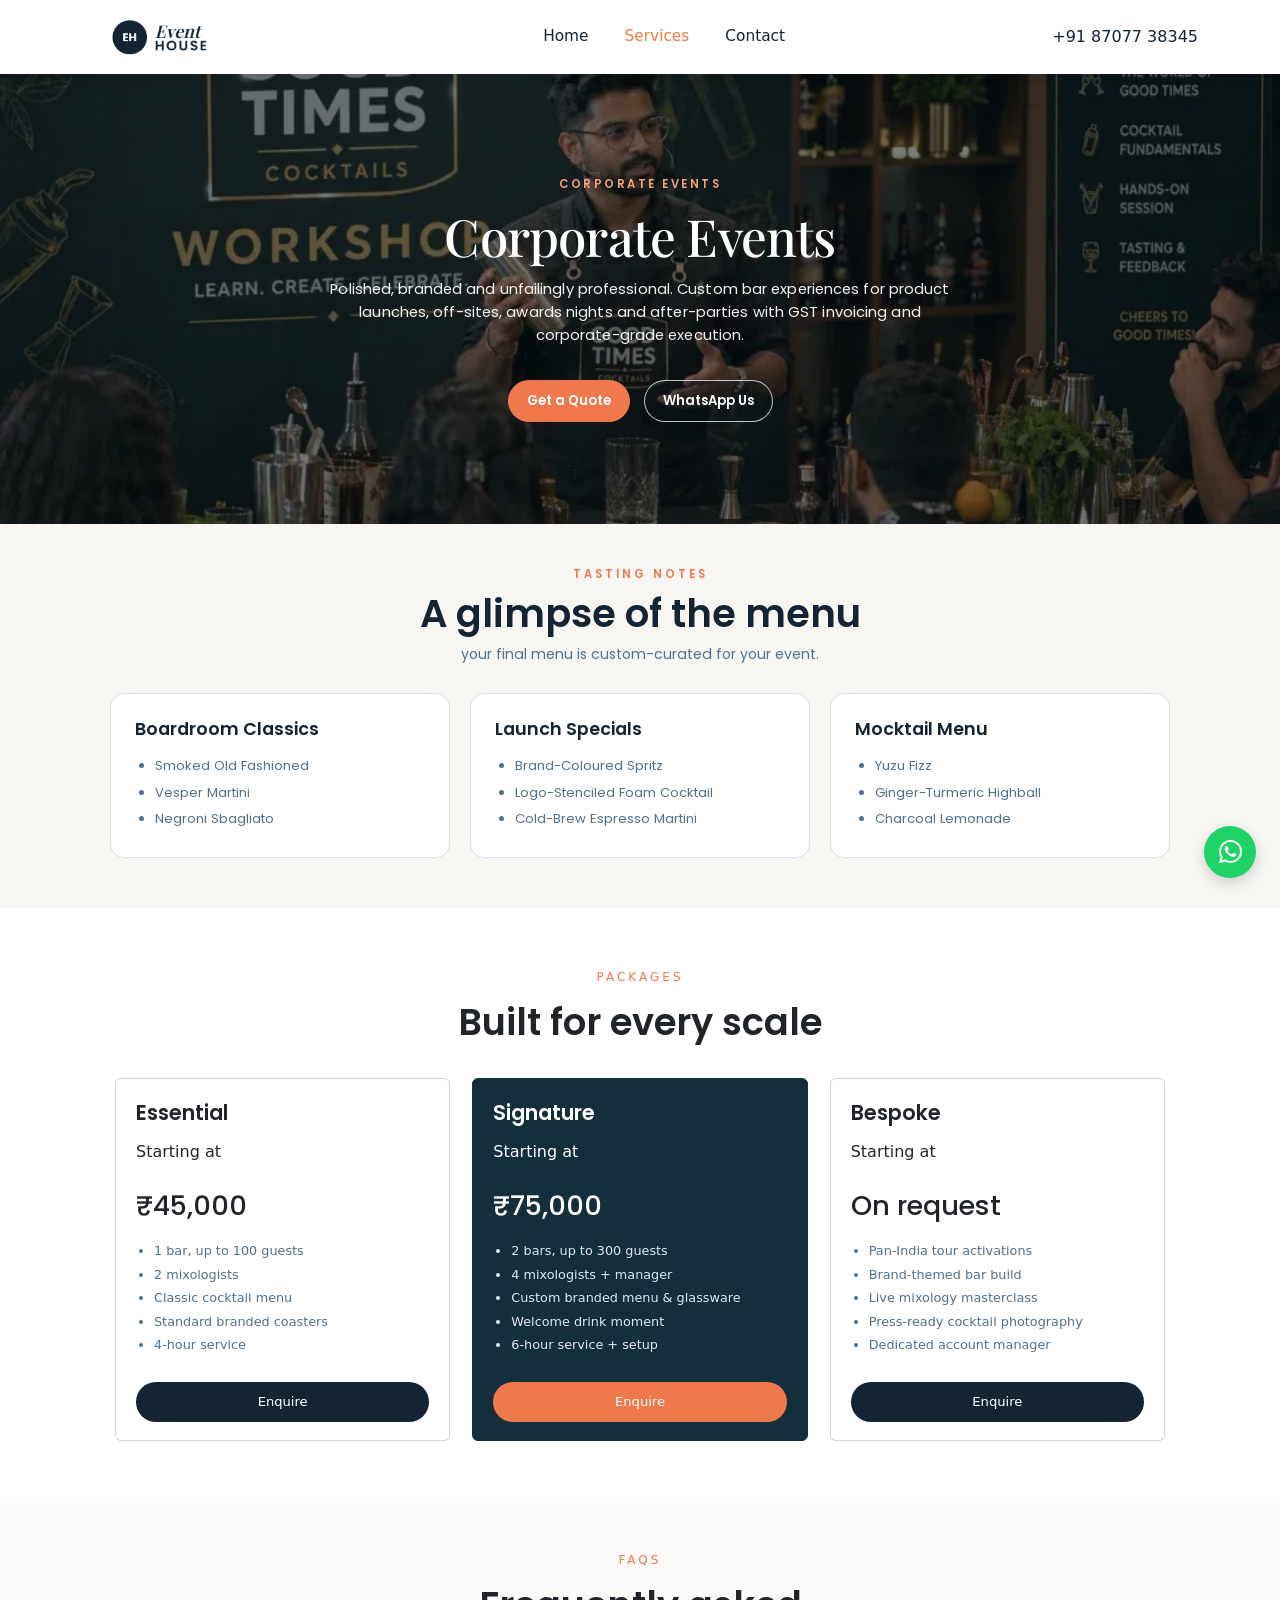
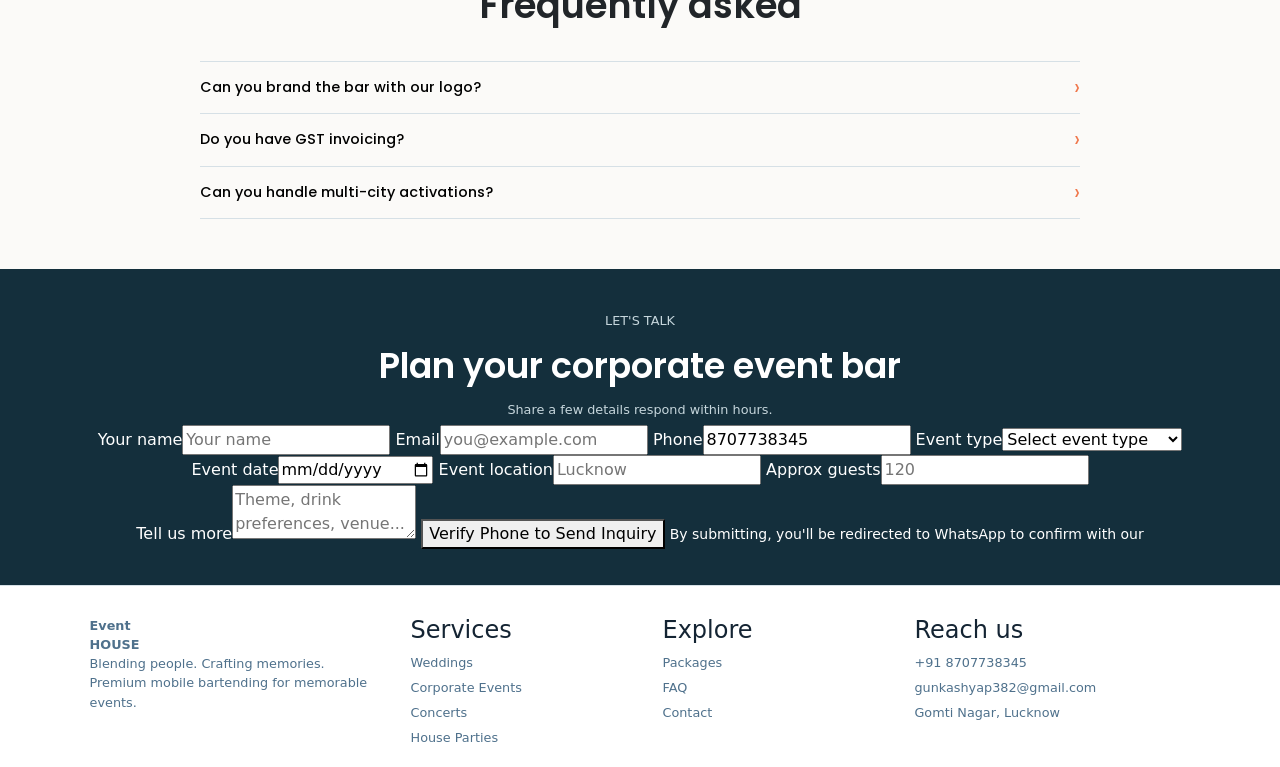
==== commit ba5114e0: "update pages" ====
--- a/corporate-events.html
+++ b/corporate-events.html
@@ -174,7 +174,7 @@
             }
         }
 
-        +
+        
     </style>
 <style>.hero-content>div{display:flex;justify-content:center;align-items:center;gap:14px;flex-wrap:wrap}@media(max-width:700px){.hero-content>div{gap:10px}}</style><style>.corporate-menu{padding:42px 6% 50px;background:#f7f6f3;color:#142433;scroll-margin-top:76px}.corporate-menu-heading{text-align:center;margin-bottom:28px}.corporate-menu-heading p{margin:0 0 9px;color:#f0784d;letter-spacing:3px;font:600 .72rem Poppins,sans-serif}.corporate-menu-heading h2{margin:0;font:600 clamp(1.9rem,3.5vw,2.7rem)/1.15 Poppins,sans-serif}.corporate-menu-heading span{display:block;margin-top:8px;color:#4f718c;font:.88rem Poppins,sans-serif}.corporate-menu-grid{max-width:1060px;margin:auto;display:grid;grid-template-columns:repeat(3,1fr);gap:20px}.corporate-menu-grid article{padding:22px 24px;background:#fff;border:1px solid #d6e0e6;border-radius:14px;transition:.2s}.corporate-menu-grid article:hover{transform:translateY(-3px);box-shadow:0 9px 20px #1424331c}.corporate-menu-grid h3{margin:0 0 14px;font:600 1.1rem Poppins,sans-serif}.corporate-menu-grid ul{list-style:disc;padding-left:20px;margin:0;color:#4f718c;font:.82rem/1.55 Poppins,sans-serif}.corporate-menu-grid li{margin:6px 0}@media(max-width:700px){.corporate-menu{padding:32px 6% 38px}.corporate-menu-heading h2{font-size:1.95rem}.corporate-menu-heading span{font-size:.82rem}.corporate-menu-grid{grid-template-columns:1fr;gap:13px}.corporate-menu-grid article{padding:18px 20px}}</style><style>#packages .grid{max-width:900px;gap:16px}#packages .card{padding:18px 19px}#packages .card h3{margin-bottom:9px}#packages .card li{margin:7px 0;font-size:.8rem}#packages .card .enquire{width:130px;margin:16px auto 0;text-align:center;text-decoration:none;cursor:pointer;transition:background .2s,transform .2s,box-shadow .2s}#packages .card .enquire:hover{background:#f0784d;color:#fff;transform:translateY(-2px);box-shadow:0 6px 13px #14243333}@media(max-width:700px){#packages .grid{gap:14px}#packages .card{padding:17px}#packages .card .enquire{width:120px}}</style></head>
 
@@ -243,18 +243,24 @@
             <h2>Plan your corporate event bar</h2>
             <p>Share a few details 
                 respond within hours.</p>
-            <form class="form" onsubmit="event.preventDefault(); const fields=[...this.querySelectorAll('input,select,textarea')]; if(fields.every(field=>field.value.trim())) window.open('https://wa.me/918707738345','_blank'); else alert('Please complete all form fields before sending your inquiry.');"><label>Your name<input placeholder="Your name" required></label><label>Email<input type="email"
-                        placeholder="you@example.com" required></label><label>Phone<input value="8707738345" required></label><label>Event
-                    type<select required>
-                        <option value="" selected disabled>Select event type</option>
-                        <option>Boardroom Classics</option>
-                        <option>Launch Specials</option>
-                        <option>Mocktail Menu</option>
-                    </select></label><label>Event date<input type="date" required></label><label>Event location<input
-                        placeholder="Lucknow"></label><label>Approx guests<input placeholder="120"></label><label>Tell
-                    us more<textarea placeholder="Theme, drink preferences, venue..."></textarea></label><button
-                    type="submit">Verify Phone to Send Inquiry</button><small>By submitting, you'll be redirected to WhatsApp to confirm with our
-                    team.</small></form>
+<form name="corporate-inquiry" method="POST" data-netlify="true" netlify-honeypot="bot-field" onsubmit="return handleCorporateSubmit(event)">
+  <input type="hidden" name="form-name" value="corporate-inquiry" />
+  <p style="display:none"><label>Don't fill this out: <input name="bot-field" /></label></p>
+  <label>Your name<input name="name" placeholder="Your name" required></label>
+  <label>Email<input type="email" name="email" placeholder="you@example.com" required></label>
+  <label>Phone<input name="phone" value="8707738345" required></label>
+  <label>Event type<select name="event-type" required>
+    <option value="" selected disabled>Select event type</option>
+    <option>Boardroom Classics</option>
+    <option>Launch Specials</option>
+    <option>Mocktail Menu</option>
+  </select></label>
+  <label>Event date<input type="date" name="event-date" required></label>
+  <label>Event location<input name="location" placeholder="Lucknow"></label>
+  <label>Approx guests<input name="guests" placeholder="120"></label>
+  <label>Tell us more<textarea name="message" placeholder="Theme, drink preferences, venue..."></textarea></label>
+  <button type="submit">Verify Phone to Send Inquiry</button>
+  <small>By submitting, you'll be redirected to WhatsApp to confirm with our
         </section>
     </main>
     <footer>
--- a/style.css
+++ b/style.css
@@ -516,6 +516,8 @@
 
 @media(max-width:600px){.main-footer{display:grid!important;grid-template-columns:repeat(2,minmax(0,1fr));gap:24px 18px;padding:30px 7%!important}.main-footer>div{min-width:0}.main-footer>div:first-child{grid-column:1/-1}.main-footer h3{font-size:1.25rem!important;line-height:1.05}.main-footer h4{font-size:.95rem!important;margin-bottom:9px}.main-footer p,.main-footer a{font-size:.8rem!important;line-height:1.55;overflow-wrap:anywhere}.main-footer>div:last-child p{margin-bottom:5px}.footer-bottom{display:block;padding:13px 7%!important;font-size:.75rem!important;line-height:1.7}.footer-bottom span{display:block}}@media(max-width:400px){.main-footer{grid-template-columns:1fr}.main-footer>div:first-child{grid-column:auto}}
 
+.plan-section{padding:58px 7%;grid-template-columns:minmax(0,1fr) minmax(0,1fr);gap:42px;align-items:center}.plan-copy{min-width:0}.plan-copy h2{font-size:clamp(1.9rem,3.5vw,3rem)!important;line-height:1.15!important;margin:12px 0}.plan-copy>span{max-width:500px;font-size:.9rem}.plan-details{gap:8px;margin-top:24px}.plan-form{width:100%;max-width:620px;margin:0 auto;padding:22px;border-radius:14px;box-sizing:border-box}.plan-fields{gap:10px}.plan-form input,.plan-form select,.plan-form textarea{min-width:0;padding:10px;font-size:.82rem}.plan-form textarea{min-height:78px}.plan-form button{padding:11px;margin-top:14px;font-size:.84rem;cursor:pointer}@media(max-width:800px){.plan-section{grid-template-columns:1fr;gap:28px;padding:46px 7%}.plan-copy{text-align:center}.plan-copy>span{margin:0 auto}.plan-details{justify-items:center}.plan-form{max-width:680px}}@media(max-width:520px){.plan-section{padding:38px 6%}.plan-fields{grid-template-columns:1fr}.plan-form textarea{grid-column:auto}.plan-form{padding:16px}.plan-form label{font-size:.64rem}.plan-form input,.plan-form select,.plan-form textarea{font-size:.78rem}.plan-form button{font-size:.8rem}}
+
 /* Compact corporate footer, matching the home page proportions. */
 .corporate-footer{
     grid-template-columns:1.35fr 1fr 1fr 1.15fr;
